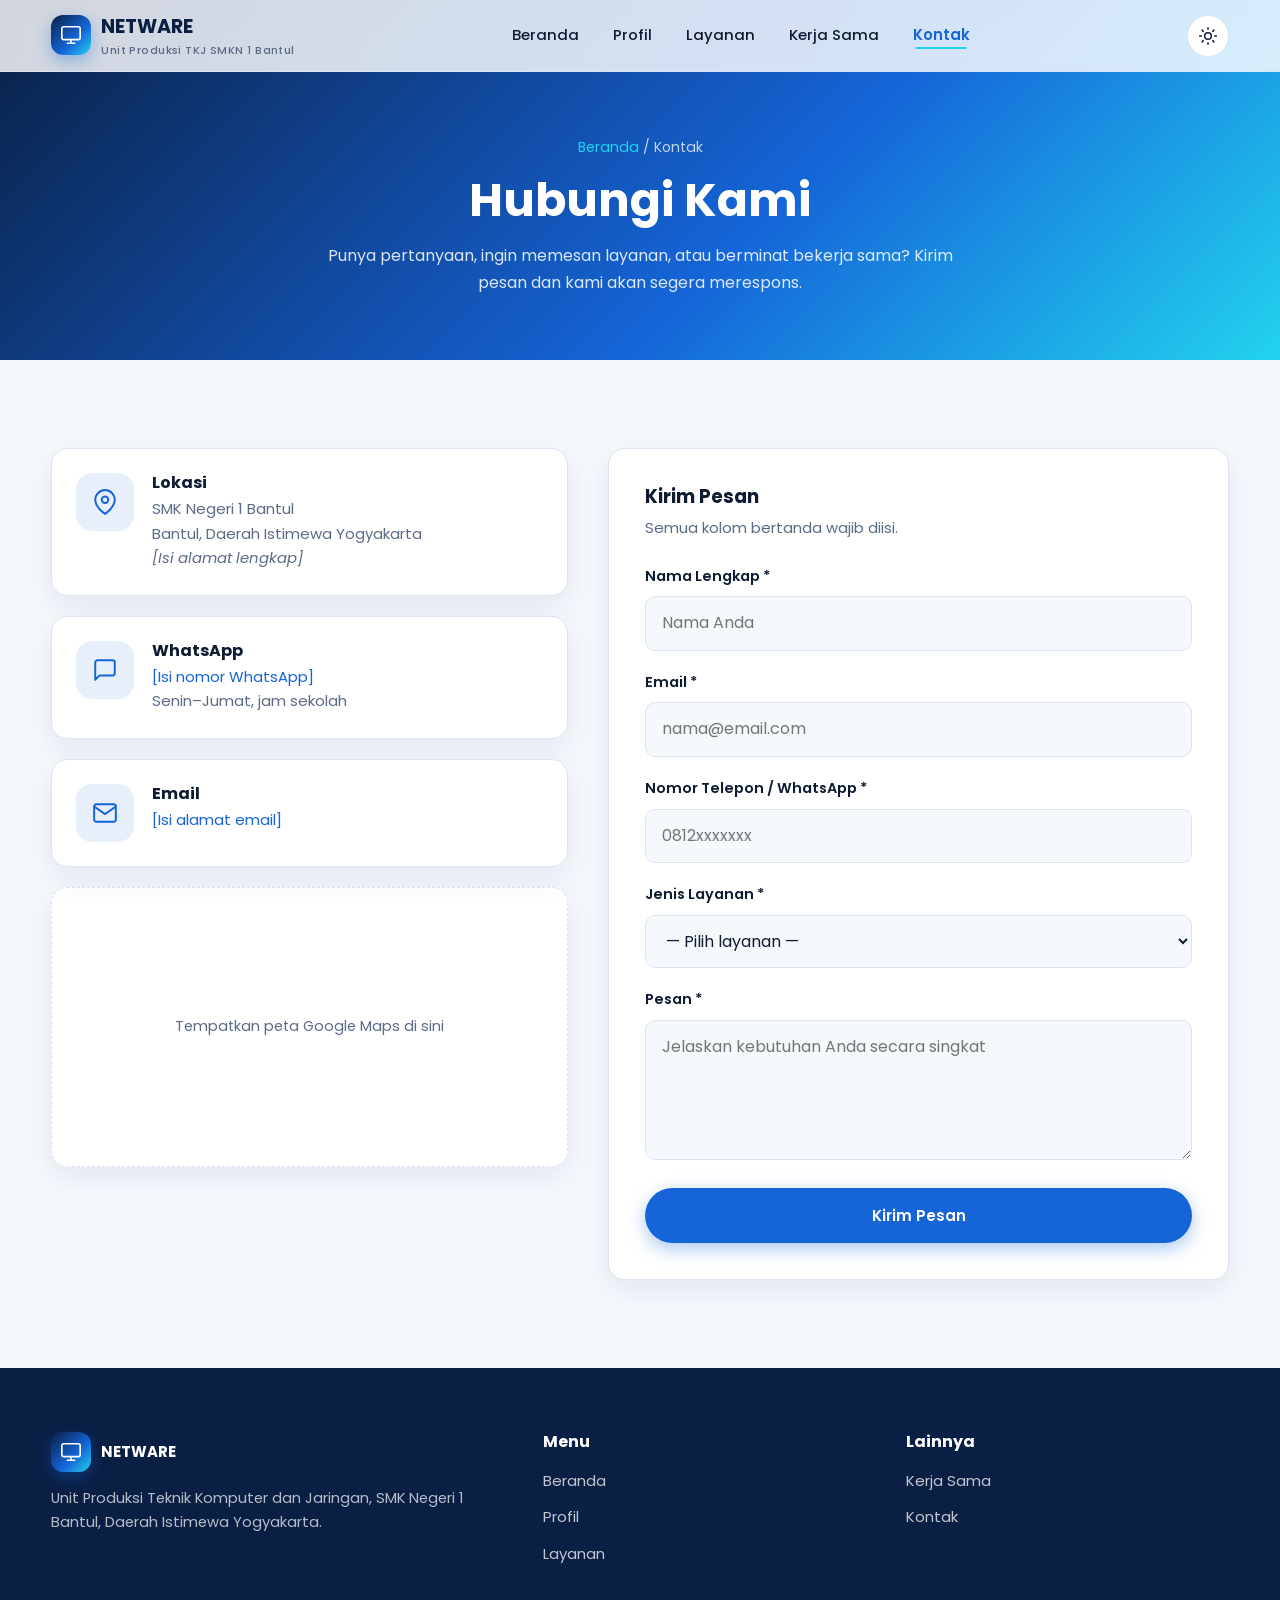
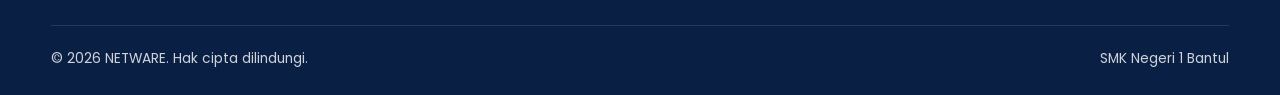
==== kontak.html @ 36465cb7 "Penjelasan singkat mengenai perubahan yang dibuat" ====
<!DOCTYPE html>
<html lang="id">
<head>
  <meta charset="UTF-8" />
  <meta name="viewport" content="width=device-width, initial-scale=1.0" />
  <meta name="description" content="Hubungi NETWARE: lokasi, WhatsApp, email, dan formulir pesan." />
  <title>Kontak | NETWARE</title>
  <link rel="preconnect" href="https://fonts.googleapis.com" />
  <link rel="preconnect" href="https://fonts.gstatic.com" crossorigin />
  <link href="https://fonts.googleapis.com/css2?family=Poppins:wght@400;500;600;700&display=swap" rel="stylesheet" />
  <link rel="stylesheet" href="css/style.css" />
  <script src="js/animasi.js" defer></script>
  <script src="js/main.js" defer></script>
</head>
<body>
  <div class="page-loader" aria-hidden="true"><div class="loader-ring"></div></div>
  <div class="scroll-progress" aria-hidden="true"></div>
  <a class="skip-link" href="#konten">Lewati ke konten</a>

  <header class="site-header">
    <div class="container nav-wrap">
      <a href="index.html" class="logo" aria-label="NETWARE beranda">
        <span class="logo-mark"><svg class="icon" viewBox="0 0 24 24" aria-hidden="true"><rect x="2" y="3" width="20" height="14" rx="2"/><path d="M8 21h8M12 17v4"/></svg></span>
        <span>NETWARE<small>Unit Produksi TKJ SMKN 1 Bantul</small></span>
      </a>
      <nav aria-label="Navigasi utama">
        <ul class="nav-menu" id="menu">
          <li><a href="index.html" class="nav-link">Beranda</a></li>
          <li><a href="profil.html" class="nav-link">Profil</a></li>
          <li><a href="layanan.html" class="nav-link">Layanan</a></li>
          <li><a href="kerjasama.html" class="nav-link">Kerja Sama</a></li>
          <li><a href="kontak.html" class="nav-link">Kontak</a></li>
        </ul>
      </nav>
      <div class="nav-actions">
        <button class="icon-btn theme-toggle" type="button" aria-label="Aktifkan mode gelap" aria-pressed="false">
          <svg class="icon icon-sun" viewBox="0 0 24 24" aria-hidden="true"><circle cx="12" cy="12" r="4"/><path d="M12 2v2M12 20v2M4.93 4.93l1.41 1.41M17.66 17.66l1.41 1.41M2 12h2M20 12h2M4.93 19.07l1.41-1.41M17.66 6.34l1.41-1.41"/></svg>
          <svg class="icon icon-moon" viewBox="0 0 24 24" aria-hidden="true"><path d="M21 12.79A9 9 0 1 1 11.21 3 7 7 0 0 0 21 12.79z"/></svg>
        </button>
        <button class="icon-btn menu-toggle" type="button" aria-label="Buka menu" aria-expanded="false" aria-controls="menu">
          <svg class="icon icon-menu" viewBox="0 0 24 24" aria-hidden="true"><path d="M3 12h18M3 6h18M3 18h18"/></svg>
          <svg class="icon icon-close hidden" viewBox="0 0 24 24" aria-hidden="true"><path d="M18 6L6 18M6 6l12 12"/></svg>
        </button>
      </div>
    </div>
  </header>

  <main id="konten">
    <section class="page-hero">
      <div class="container">
        <div class="breadcrumb"><a href="index.html">Beranda</a> / Kontak</div>
        <h1>Hubungi Kami</h1>
        <p>Punya pertanyaan, ingin memesan layanan, atau berminat bekerja sama? Kirim pesan dan kami akan segera merespons.</p>
      </div>
    </section>

    <section class="section">
      <div class="container contact-grid">

        <!-- Informasi kontak -->
        <div class="contact-info">
          <article class="card reveal">
            <div class="card-icon"><svg class="icon" viewBox="0 0 24 24" aria-hidden="true"><path d="M21 10c0 7-9 13-9 13s-9-6-9-13a9 9 0 0 1 18 0z"/><circle cx="12" cy="10" r="3"/></svg></div>
            <div>
              <h3>Lokasi</h3>
              <p>SMK Negeri 1 Bantul<br />Bantul, Daerah Istimewa Yogyakarta<br /><em>[Isi alamat lengkap]</em></p>
            </div>
          </article>

          <article class="card reveal reveal-delay-1">
            <div class="card-icon"><svg class="icon" viewBox="0 0 24 24" aria-hidden="true"><path d="M21 15a2 2 0 0 1-2 2H7l-4 4V5a2 2 0 0 1 2-2h14a2 2 0 0 1 2 2z"/></svg></div>
            <div>
              <h3>WhatsApp</h3>
              <p><a href="https://wa.me/6200000000000" target="_blank" rel="noopener">[Isi nomor WhatsApp]</a><br />Senin&ndash;Jumat, jam sekolah</p>
            </div>
          </article>

          <article class="card reveal reveal-delay-2">
            <div class="card-icon"><svg class="icon" viewBox="0 0 24 24" aria-hidden="true"><rect x="2" y="4" width="20" height="16" rx="2"/><path d="M22 6l-10 7L2 6"/></svg></div>
            <div>
              <h3>Email</h3>
              <p><a href="mailto:isi-email@domain.sch.id">[Isi alamat email]</a></p>
            </div>
          </article>

          <div class="map-frame reveal" role="img" aria-label="Placeholder peta lokasi" style="display:grid;place-items:center;background:var(--surface);border:1px dashed var(--border);color:var(--text-muted);font-size:0.9rem">
            Tempatkan peta Google Maps di sini
          </div>
        </div>

        <!-- Formulir -->
        <form class="form reveal reveal-delay-1" id="contact-form" novalidate>
          <h3 style="color:var(--text);margin-bottom:8px">Kirim Pesan</h3>
          <p style="margin-bottom:24px;font-size:0.93rem">Semua kolom bertanda wajib diisi.</p>

          <div class="form-group">
            <label for="nama">Nama Lengkap *</label>
            <input type="text" id="nama" name="nama" placeholder="Nama Anda" required />
            <div class="error-msg">Nama minimal 3 karakter.</div>
          </div>

          <div class="form-group">
            <label for="email">Email *</label>
            <input type="email" id="email" name="email" placeholder="nama@email.com" required />
            <div class="error-msg">Masukkan alamat email yang valid.</div>
          </div>

          <div class="form-group">
            <label for="telepon">Nomor Telepon / WhatsApp *</label>
            <input type="tel" id="telepon" name="telepon" placeholder="0812xxxxxxx" required />
            <div class="error-msg">Nomor telepon tidak valid.</div>
          </div>

          <div class="form-group">
            <label for="layanan">Jenis Layanan *</label>
            <select id="layanan" name="layanan" required>
              <option value="">— Pilih layanan —</option>
              <option value="cetak-dokumen">Cetak Dokumen Hitam Putih</option>
              <option value="cetak-warna">Cetak Warna</option>
              <option value="jilid">Jilid &amp; Laminating</option>
              <option value="servis-hp-layar">Ganti Layar HP</option>
              <option value="servis-hp-baterai">Ganti Baterai HP</option>
              <option value="servis-laptop-software">Install Ulang &amp; Optimasi</option>
              <option value="servis-laptop-hardware">Perbaikan Hardware Laptop</option>
              <option value="jaringan">Instalasi Jaringan</option>
              <option value="cctv">Pemasangan CCTV</option>
              <option value="pembuatan-web">Pembuatan Website</option>
              <option value="kerja-sama">Kerja Sama</option>
              <option value="lainnya">Lainnya</option>
            </select>
            <div class="error-msg">Pilih jenis layanan.</div>
          </div>

          <div class="form-group">
            <label for="pesan">Pesan *</label>
            <textarea id="pesan" name="pesan" placeholder="Jelaskan kebutuhan Anda secara singkat" required></textarea>
            <div class="error-msg">Pesan minimal 10 karakter.</div>
          </div>

          <button class="btn btn-primary btn-block" type="submit">
            <span class="btn-label">Kirim Pesan</span>
          </button>
        </form>
      </div>
    </section>
  </main>

  <footer class="site-footer">
    <div class="container">
      <div class="footer-grid">
        <div>
          <a href="index.html" class="logo"><span class="logo-mark"><svg class="icon" viewBox="0 0 24 24" aria-hidden="true"><rect x="2" y="3" width="20" height="14" rx="2"/><path d="M8 21h8M12 17v4"/></svg></span><span>NETWARE</span></a>
          <p>Unit Produksi Teknik Komputer dan Jaringan, SMK Negeri 1 Bantul, Daerah Istimewa Yogyakarta.</p>
        </div>
        <div>
          <h4>Menu</h4>
          <ul>
            <li><a href="index.html">Beranda</a></li>
            <li><a href="profil.html">Profil</a></li>
            <li><a href="layanan.html">Layanan</a></li>
          </ul>
        </div>
        <div>
          <h4>Lainnya</h4>
          <ul>
            <li><a href="kerjasama.html">Kerja Sama</a></li>
            <li><a href="kontak.html">Kontak</a></li>
          </ul>
        </div>
      </div>
      <div class="footer-bottom">
        <span>&copy; <span class="current-year">2026</span> NETWARE. Hak cipta dilindungi.</span>
        <span>SMK Negeri 1 Bantul</span>
      </div>
    </div>
  </footer>

  <button class="back-to-top" type="button" aria-label="Kembali ke atas">
    <svg class="icon" viewBox="0 0 24 24" aria-hidden="true"><path d="M12 19V5M5 12l7-7 7 7"/></svg>
  </button>
</body>
</html>
---- css/style.css ----
/* =========================================================
   NETWARE — Unit Produksi TKJ SMK Negeri 1 Bantul
   Stylesheet utama (ditulis manual, tanpa framework)
   ========================================================= */

/* ---------- 1. Variabel warna & tipografi ---------- */
:root {
  --navy: #0a1f44;
  --navy-2: #13306b;
  --blue: #1565d8;
  --blue-light: #3b9cff;
  --cyan: #22d3ee;
  --white: #ffffff;

  --bg: #f5f8fd;
  --surface: #ffffff;
  --text: #0f1b33;
  --text-muted: #5b6b86;
  --border: #dbe4f3;
  --shadow: 0 10px 30px rgba(10, 31, 68, 0.08);
  --shadow-hover: 0 18px 40px rgba(21, 101, 216, 0.18);
  --gradient: linear-gradient(135deg, var(--navy) 0%, var(--blue) 60%, var(--cyan) 100%);

  --radius: 16px;
  --radius-sm: 10px;
  --transition: 0.3s ease;
  --font: "Poppins", "Inter", system-ui, -apple-system, "Segoe UI", sans-serif;
  --header-h: 72px;
}

/* Mode gelap */
[data-theme="dark"] {
  --bg: #0b1424;
  --surface: #121d33;
  --text: #e6eefc;
  --text-muted: #9fb0cc;
  --border: #22314f;
  --shadow: 0 10px 30px rgba(0, 0, 0, 0.35);
  --shadow-hover: 0 18px 40px rgba(34, 211, 238, 0.15);
}

/* ---------- 2. Reset & dasar ---------- */
*,
*::before,
*::after { box-sizing: border-box; margin: 0; padding: 0; }

html { scroll-behavior: smooth; scroll-padding-top: calc(var(--header-h) + 16px); }

body {
  font-family: var(--font);
  background: var(--bg);
  color: var(--text);
  line-height: 1.65;
  transition: background var(--transition), color var(--transition);
  overflow-x: hidden;
}

img, svg { display: block; max-width: 100%; }
a { color: var(--blue); text-decoration: none; transition: color var(--transition); }
a:hover { color: var(--cyan); }
h1, h2, h3, h4 { line-height: 1.25; font-weight: 700; }
h1 { font-size: clamp(2rem, 4.5vw, 3.4rem); }
h2 { font-size: clamp(1.6rem, 3vw, 2.2rem); }
h3 { font-size: 1.15rem; }
p { color: var(--text-muted); }

.container { width: min(1180px, 92%); margin-inline: auto; }
.section { padding: 88px 0; }
.section-alt { background: var(--surface); }
.section-head { text-align: center; max-width: 680px; margin: 0 auto 48px; }
.section-head p { margin-top: 12px; }
.eyebrow {
  display: inline-block;
  font-size: 0.8rem;
  font-weight: 600;
  letter-spacing: 0.12em;
  text-transform: uppercase;
  color: var(--blue);
  margin-bottom: 10px;
}
.text-gradient {
  background: var(--gradient);
  -webkit-background-clip: text;
  background-clip: text;
  color: transparent;
}

.icon { width: 26px; height: 26px; stroke: currentColor; fill: none; stroke-width: 1.8; stroke-linecap: round; stroke-linejoin: round; flex-shrink: 0; }
.icon-lg { width: 36px; height: 36px; }

/* Skip link (aksesibilitas) */
.skip-link {
  position: absolute; left: -9999px; top: 8px;
  background: var(--blue); color: #fff; padding: 8px 14px; border-radius: 8px; z-index: 2000;
}
.skip-link:focus { left: 12px; }

:focus-visible { outline: 3px solid var(--cyan); outline-offset: 3px; border-radius: 6px; }

/* ---------- 3. Tombol ---------- */
.btn {
  position: relative;
  display: inline-flex; align-items: center; justify-content: center; gap: 8px;
  padding: 13px 26px;
  border: 2px solid transparent;
  border-radius: 999px;
  font: inherit; font-weight: 600; font-size: 0.95rem;
  cursor: pointer; overflow: hidden;
  transition: transform var(--transition), box-shadow var(--transition), background var(--transition), color var(--transition);
}
.btn:hover { transform: translateY(-3px); }
.btn:active { transform: translateY(-1px) scale(0.98); }
.btn .icon { width: 18px; height: 18px; }
.btn-primary { background: var(--blue); color: #fff; box-shadow: 0 6px 18px rgba(21, 101, 216, 0.35); }
.btn-primary:hover { background: var(--blue-light); color: #fff; box-shadow: 0 10px 26px rgba(59, 156, 255, 0.45); }
.btn-outline { border-color: var(--blue); color: var(--blue); background: transparent; }
.btn-outline:hover { background: var(--blue); color: #fff; }
.btn-light { background: #fff; color: var(--navy); }
.btn-light:hover { background: var(--cyan); color: var(--navy); }
.btn-ghost-light { border-color: rgba(255,255,255,0.7); color: #fff; }
.btn-ghost-light:hover { background: #fff; color: var(--navy); }
.btn-block { width: 100%; }
.btn .ripple {
  position: absolute; border-radius: 50%; background: rgba(255,255,255,0.45);
  transform: scale(0); animation: ripple 0.6s linear; pointer-events: none;
}
@keyframes ripple { to { transform: scale(4); opacity: 0; } }

/* ---------- 4. Header & navigasi ---------- */
.site-header {
  position: fixed; inset: 0 0 auto 0; height: var(--header-h); z-index: 1000;
  background: rgba(255, 255, 255, 0.82);
  backdrop-filter: blur(12px); -webkit-backdrop-filter: blur(12px);
  border-bottom: 1px solid var(--border);
  transition: background var(--transition), box-shadow var(--transition);
}
[data-theme="dark"] .site-header { background: rgba(11, 20, 36, 0.82); }
.site-header.scrolled { box-shadow: var(--shadow); }

.nav-wrap { height: 100%; display: flex; align-items: center; justify-content: space-between; gap: 16px; }

.logo { display: flex; align-items: center; gap: 10px; font-weight: 700; font-size: 1.2rem; color: var(--navy); }
[data-theme="dark"] .logo { color: #fff; }
.logo:hover { color: var(--blue); }
.logo-mark {
  width: 40px; height: 40px; border-radius: 12px; background: var(--gradient);
  display: grid; place-items: center; color: #fff; box-shadow: 0 6px 16px rgba(21,101,216,0.35);
}
.logo-mark .icon { width: 22px; height: 22px; }
.logo small { display: block; font-size: 0.68rem; font-weight: 500; color: var(--text-muted); letter-spacing: 0.04em; }

.nav-menu { display: flex; align-items: center; gap: 6px; list-style: none; }
.nav-link {
  position: relative; padding: 8px 14px; border-radius: 999px;
  font-weight: 500; font-size: 0.93rem; color: var(--text);
  transition: color var(--transition), background var(--transition);
}
.nav-link::after {
  content: ""; position: absolute; left: 50%; bottom: 4px; width: 0; height: 2px;
  background: var(--cyan); transform: translateX(-50%); transition: width var(--transition);
}
.nav-link:hover { color: var(--blue); background: rgba(21,101,216,0.06); }
.nav-link:hover::after, .nav-link.active::after { width: 60%; }
.nav-link.active { color: var(--blue); font-weight: 600; }

.nav-actions { display: flex; align-items: center; gap: 10px; }
.icon-btn {
  width: 42px; height: 42px; border-radius: 50%; border: 1px solid var(--border);
  background: var(--surface); color: var(--text); cursor: pointer;
  display: grid; place-items: center;
  transition: transform var(--transition), background var(--transition), color var(--transition);
}
.icon-btn:hover { transform: rotate(18deg); background: var(--blue); color: #fff; border-color: var(--blue); }
.icon-btn .icon { width: 20px; height: 20px; }
.theme-toggle .icon-moon { display: none; }
[data-theme="dark"] .theme-toggle .icon-sun { display: none; }
[data-theme="dark"] .theme-toggle .icon-moon { display: block; }

.menu-toggle { display: none; }

/* Progress bar membaca halaman */
.scroll-progress {
  position: fixed; top: 0; left: 0; height: 3px; width: 0%; z-index: 1100;
  background: var(--gradient);
}

/* ---------- 5. Hero ---------- */
.hero {
  position: relative; min-height: 100vh; display: flex; align-items: center;
  padding: calc(var(--header-h) + 40px) 0 80px;
  background: var(--gradient); color: #fff; overflow: hidden;
}
.hero::before, .hero::after {
  content: ""; position: absolute; border-radius: 50%; filter: blur(60px); opacity: 0.35; pointer-events: none;
}
.hero::before { width: 420px; height: 420px; background: var(--cyan); top: -120px; right: -80px; animation: float 9s ease-in-out infinite; }
.hero::after { width: 320px; height: 320px; background: var(--blue-light); bottom: -100px; left: -60px; animation: float 11s ease-in-out infinite reverse; }
@keyframes float { 50% { transform: translateY(-30px); } }

.hero-grid { position: relative; z-index: 1; display: grid; grid-template-columns: 1.15fr 1fr; gap: 56px; align-items: center; }
.hero h1 { color: #fff; margin-bottom: 18px; }
.hero p { color: rgba(255,255,255,0.85); font-size: 1.08rem; max-width: 560px; }
.hero .eyebrow { color: var(--cyan); }
.hero-actions { display: flex; flex-wrap: wrap; gap: 14px; margin-top: 32px; }

.hero-visual { position: relative; display: grid; place-items: center; }
.hero-card {
  width: min(420px, 100%); padding: 28px; border-radius: 24px;
  background: rgba(255,255,255,0.08); border: 1px solid rgba(255,255,255,0.2);
  backdrop-filter: blur(14px); -webkit-backdrop-filter: blur(14px);
  box-shadow: 0 30px 60px rgba(0,0,0,0.25);
  animation: rise 0.9s ease both;
}
.hero-card-item {
  display: flex; align-items: center; gap: 14px; padding: 14px 16px; margin-bottom: 12px;
  border-radius: var(--radius-sm); background: rgba(255,255,255,0.1); color: #fff;
  transition: transform var(--transition), background var(--transition);
}
.hero-card-item:last-child { margin-bottom: 0; }
.hero-card-item:hover { transform: translateX(6px); background: rgba(255,255,255,0.18); }
.hero-card-item strong { display: block; font-size: 0.98rem; }
.hero-card-item span { font-size: 0.82rem; color: rgba(255,255,255,0.75); }
.hero-card-item .icon { color: var(--cyan); }

@keyframes rise { from { opacity: 0; transform: translateY(30px); } to { opacity: 1; transform: none; } }

/* ---------- 6. Kartu ---------- */
.grid { display: grid; gap: 24px; }
.grid-3 { grid-template-columns: repeat(3, 1fr); }
.grid-2 { grid-template-columns: repeat(2, 1fr); }
.grid-4 { grid-template-columns: repeat(4, 1fr); }

.card {
  position: relative; background: var(--surface); border: 1px solid var(--border);
  border-radius: var(--radius); padding: 30px; box-shadow: var(--shadow);
  transition: transform var(--transition), box-shadow var(--transition), border-color var(--transition);
}
.card:hover { transform: translateY(-8px); box-shadow: var(--shadow-hover); border-color: var(--cyan); }
.card-icon {
  width: 58px; height: 58px; border-radius: 16px; margin-bottom: 20px;
  display: grid; place-items: center; background: rgba(21,101,216,0.1); color: var(--blue);
  transition: background var(--transition), color var(--transition), transform var(--transition);
}
.card:hover .card-icon { background: var(--gradient); color: #fff; transform: scale(1.08) rotate(-4deg); }
.card h3 { color: var(--text); margin-bottom: 10px; }
.card p { font-size: 0.95rem; }
.card-link { display: inline-flex; align-items: center; gap: 6px; margin-top: 16px; font-weight: 600; font-size: 0.92rem; }
.card-link .icon { width: 16px; height: 16px; transition: transform var(--transition); }
.card-link:hover .icon { transform: translateX(5px); }

.tag {
  display: inline-block; font-size: 0.75rem; font-weight: 600; padding: 4px 10px; border-radius: 999px;
  background: rgba(34,211,238,0.15); color: var(--blue); margin-bottom: 12px;
}

/* ---------- 7. Statistik ---------- */
.stats { background: var(--navy); color: #fff; padding: 64px 0; }
.stats .grid { text-align: center; }
.stat-number { font-size: clamp(2.2rem, 4vw, 3rem); font-weight: 700; color: var(--cyan); }
.stat-label { color: rgba(255,255,255,0.8); font-size: 0.95rem; }

/* ---------- 8. Timeline / sejarah ---------- */
.timeline { position: relative; max-width: 760px; margin: 0 auto; padding-left: 36px; }
.timeline::before {
  content: ""; position: absolute; left: 8px; top: 6px; bottom: 6px; width: 3px;
  background: var(--gradient); border-radius: 3px;
}
.timeline-item { position: relative; margin-bottom: 32px; }
.timeline-item::before {
  content: ""; position: absolute; left: -36px; top: 6px; width: 19px; height: 19px; border-radius: 50%;
  background: var(--surface); border: 4px solid var(--blue); box-shadow: 0 0 0 4px var(--bg);
  transition: transform var(--transition), background var(--transition);
}
.timeline-item:hover::before { transform: scale(1.3); background: var(--cyan); border-color: var(--cyan); }
.timeline-year { font-weight: 700; color: var(--blue); font-size: 0.9rem; }
.timeline-item h3 { margin: 4px 0 6px; color: var(--text); }

/* ---------- 9. Halaman sub-hero ---------- */
.page-hero {
  padding: calc(var(--header-h) + 64px) 0 64px; background: var(--gradient); color: #fff; text-align: center;
  position: relative; overflow: hidden;
}
.page-hero h1 { color: #fff; font-size: clamp(2rem, 4vw, 2.9rem); }
.page-hero p { color: rgba(255,255,255,0.85); max-width: 640px; margin: 14px auto 0; }
.breadcrumb { font-size: 0.88rem; color: rgba(255,255,255,0.75); margin-bottom: 12px; }
.breadcrumb a { color: var(--cyan); }

/* ---------- 10. Layanan: pencarian, filter, katalog ---------- */
.toolbar { display: flex; flex-wrap: wrap; gap: 16px; align-items: center; justify-content: space-between; margin-bottom: 36px; }
.search-box { position: relative; flex: 1 1 320px; max-width: 420px; }
.search-box input {
  width: 100%; padding: 14px 18px 14px 48px; border-radius: 999px;
  border: 1px solid var(--border); background: var(--surface); color: var(--text); font: inherit;
  transition: border-color var(--transition), box-shadow var(--transition);
}
.search-box input:focus { outline: none; border-color: var(--blue); box-shadow: 0 0 0 4px rgba(21,101,216,0.15); }
.search-box .icon { position: absolute; left: 16px; top: 50%; transform: translateY(-50%); color: var(--text-muted); width: 20px; height: 20px; }

.filters { display: flex; flex-wrap: wrap; gap: 10px; }
.filter-btn {
  padding: 10px 18px; border-radius: 999px; border: 1px solid var(--border);
  background: var(--surface); color: var(--text); font: inherit; font-size: 0.9rem; font-weight: 500; cursor: pointer;
  transition: all var(--transition);
}
.filter-btn:hover { border-color: var(--blue); color: var(--blue); transform: translateY(-2px); }
.filter-btn.active { background: var(--blue); border-color: var(--blue); color: #fff; box-shadow: 0 6px 16px rgba(21,101,216,0.3); }

.service-card { display: flex; flex-direction: column; cursor: pointer; }
.service-card .price { margin-top: auto; padding-top: 18px; font-weight: 700; color: var(--navy); display: flex; justify-content: space-between; align-items: center; }
[data-theme="dark"] .service-card .price { color: #fff; }
.service-card .price span { font-size: 0.8rem; font-weight: 500; color: var(--text-muted); }
.service-card .detail-hint { font-size: 0.82rem; color: var(--blue); margin-top: 10px; }

.empty-state { text-align: center; padding: 48px 20px; color: var(--text-muted); display: none; }
.empty-state.show { display: block; }

/* ---------- 11. Kerja sama: langkah ---------- */
.steps { counter-reset: step; }
.step {
  position: relative; padding: 30px 26px 26px; border-radius: var(--radius); background: var(--surface);
  border: 1px solid var(--border); box-shadow: var(--shadow); counter-increment: step;
  transition: transform var(--transition), box-shadow var(--transition);
}
.step:hover { transform: translateY(-6px); box-shadow: var(--shadow-hover); }
.step::before {
  content: counter(step, decimal-leading-zero); position: absolute; top: -18px; left: 22px;
  width: 44px; height: 44px; border-radius: 50%; display: grid; place-items: center;
  background: var(--gradient); color: #fff; font-weight: 700; box-shadow: 0 6px 14px rgba(21,101,216,0.35);
}
.step h3 { color: var(--text); margin: 10px 0 8px; }

.partner-card { border-left: 4px solid var(--cyan); }
.partner-card ul { list-style: none; margin-top: 14px; }
.partner-card li { position: relative; padding-left: 24px; margin-bottom: 8px; font-size: 0.95rem; color: var(--text-muted); }
.partner-card li::before { content: ""; position: absolute; left: 0; top: 9px; width: 10px; height: 10px; border-radius: 50%; background: var(--cyan); }

/* ---------- 12. Kontak & formulir ---------- */
.contact-grid { display: grid; grid-template-columns: 1fr 1.2fr; gap: 40px; align-items: start; }
.contact-info .card { margin-bottom: 20px; display: flex; gap: 18px; align-items: flex-start; padding: 24px; }
.contact-info .card:hover { transform: translateX(6px); }
.contact-info .card h3 { font-size: 1rem; margin-bottom: 4px; color: var(--text); }
.contact-info .card p { font-size: 0.93rem; }
.contact-info .card-icon { margin: 0; flex-shrink: 0; }

.form { background: var(--surface); border: 1px solid var(--border); border-radius: var(--radius); padding: 36px; box-shadow: var(--shadow); }
.form-group { margin-bottom: 20px; }
.form-group label { display: block; font-weight: 600; font-size: 0.9rem; margin-bottom: 8px; color: var(--text); }
.form-group input,
.form-group select,
.form-group textarea {
  width: 100%; padding: 13px 16px; font: inherit; color: var(--text);
  background: var(--bg); border: 1px solid var(--border); border-radius: var(--radius-sm);
  transition: border-color var(--transition), box-shadow var(--transition);
}
.form-group textarea { min-height: 140px; resize: vertical; }
.form-group input:focus,
.form-group select:focus,
.form-group textarea:focus { outline: none; border-color: var(--blue); box-shadow: 0 0 0 4px rgba(21,101,216,0.15); }
.form-group.invalid input,
.form-group.invalid select,
.form-group.invalid textarea { border-color: #ef4444; }
.error-msg { display: none; color: #ef4444; font-size: 0.82rem; margin-top: 6px; }
.form-group.invalid .error-msg { display: block; }

.map-frame { width: 100%; height: 280px; border: 0; border-radius: var(--radius); margin-top: 20px; box-shadow: var(--shadow); }

/* ---------- 13. Modal ---------- */
.modal {
  position: fixed; inset: 0; z-index: 1500; display: grid; place-items: center; padding: 20px;
  background: rgba(5, 12, 28, 0.6); backdrop-filter: blur(4px);
  opacity: 0; visibility: hidden; transition: opacity var(--transition), visibility var(--transition);
}
.modal.open { opacity: 1; visibility: visible; }
.modal-box {
  position: relative; width: min(560px, 100%); background: var(--surface); color: var(--text);
  border-radius: var(--radius); padding: 36px; box-shadow: 0 30px 60px rgba(0,0,0,0.3);
  transform: translateY(24px) scale(0.96); transition: transform 0.35s ease;
}
.modal.open .modal-box { transform: none; }
.modal-close { position: absolute; top: 14px; right: 14px; }
.modal h3 { font-size: 1.4rem; color: var(--text); margin: 8px 0 12px; }
.modal ul { list-style: none; margin: 18px 0; }
.modal li { padding: 8px 0; border-bottom: 1px dashed var(--border); color: var(--text-muted); font-size: 0.95rem; }
.modal li:last-child { border-bottom: 0; }
.modal .modal-price { font-size: 1.5rem; font-weight: 700; color: var(--blue); }

/* ---------- 14. Toast ---------- */
.toast-container { position: fixed; right: 20px; bottom: 20px; z-index: 1600; display: flex; flex-direction: column; gap: 10px; }
.toast {
  min-width: 260px; max-width: 360px; padding: 14px 18px; border-radius: var(--radius-sm);
  background: var(--navy); color: #fff; font-size: 0.92rem; box-shadow: 0 14px 30px rgba(0,0,0,0.25);
  border-left: 4px solid var(--cyan); animation: toast-in 0.35s ease both;
}
.toast.success { border-left-color: #22c55e; }
.toast.error { border-left-color: #ef4444; }
.toast.hide { animation: toast-out 0.35s ease both; }
@keyframes toast-in { from { opacity: 0; transform: translateX(40px); } }
@keyframes toast-out { to { opacity: 0; transform: translateX(40px); } }

/* ---------- 15. Tombol kembali ke atas ---------- */
.back-to-top {
  position: fixed; right: 20px; bottom: 20px; z-index: 900;
  width: 48px; height: 48px; border-radius: 50%; border: 0; cursor: pointer;
  background: var(--gradient); color: #fff; display: grid; place-items: center;
  box-shadow: 0 10px 24px rgba(21,101,216,0.4);
  opacity: 0; visibility: hidden; transform: translateY(20px);
  transition: opacity var(--transition), transform var(--transition), visibility var(--transition);
}
.back-to-top.show { opacity: 1; visibility: visible; transform: none; }
.back-to-top:hover { transform: translateY(-4px); }

/* ---------- 16. Footer ---------- */
.site-footer { background: var(--navy); color: rgba(255,255,255,0.8); padding: 64px 0 24px; }
.footer-grid { display: grid; grid-template-columns: 1.4fr 1fr 1fr; gap: 40px; }
.site-footer h4 { color: #fff; margin-bottom: 16px; font-size: 1rem; }
.site-footer p { color: rgba(255,255,255,0.7); font-size: 0.92rem; margin-top: 14px; }
.site-footer ul { list-style: none; }
.site-footer li { margin-bottom: 10px; }
.site-footer a { color: rgba(255,255,255,0.75); font-size: 0.93rem; }
.site-footer a:hover { color: var(--cyan); padding-left: 4px; }
.footer-bottom {
  margin-top: 48px; padding-top: 22px; border-top: 1px solid rgba(255,255,255,0.12);
  display: flex; flex-wrap: wrap; justify-content: space-between; gap: 10px; font-size: 0.86rem;
}
.site-footer .logo { color: #fff; }
.site-footer .logo small { color: rgba(255,255,255,0.6); }

/* ---------- 17. Animasi saat digulir ---------- */
.reveal { opacity: 0; transform: translateY(32px); transition: opacity 0.7s ease, transform 0.7s ease; }
.reveal.visible { opacity: 1; transform: none; }
.reveal-delay-1 { transition-delay: 0.1s; }
.reveal-delay-2 { transition-delay: 0.2s; }
.reveal-delay-3 { transition-delay: 0.3s; }

/* Loader halaman */
.page-loader {
  position: fixed; inset: 0; z-index: 2000; background: var(--bg);
  display: grid; place-items: center; transition: opacity 0.5s ease, visibility 0.5s ease;
}
.page-loader.done { opacity: 0; visibility: hidden; }
.loader-ring {
  width: 56px; height: 56px; border-radius: 50%;
  border: 4px solid var(--border); border-top-color: var(--blue); animation: spin 0.9s linear infinite;
}
@keyframes spin { to { transform: rotate(360deg); } }

/* Kelas bantu */
.hidden { display: none !important; }
.text-center { text-align: center; }
.mt-32 { margin-top: 32px; }
.cta-band {
  background: var(--gradient); color: #fff; border-radius: 24px; padding: 56px 40px; text-align: center;
  box-shadow: var(--shadow-hover);
}
.cta-band h2 { color: #fff; margin-bottom: 12px; }
.cta-band p { color: rgba(255,255,255,0.85); max-width: 600px; margin: 0 auto 28px; }
.cta-band .hero-actions { justify-content: center; margin-top: 0; }

/* ---------- 18. Responsif ---------- */
@media (max-width: 1024px) {
  .grid-4 { grid-template-columns: repeat(2, 1fr); }
  .hero-grid { grid-template-columns: 1fr; text-align: center; }
  .hero p { margin-inline: auto; }
  .hero-actions { justify-content: center; }
  .hero-visual { order: 2; }
  .footer-grid { grid-template-columns: 1fr 1fr; }
}

@media (max-width: 860px) {
  .menu-toggle { display: grid; }
  .nav-menu {
    position: fixed; top: var(--header-h); left: 0; right: 0;
    flex-direction: column; align-items: stretch; gap: 4px;
    background: var(--surface); padding: 16px 4% 24px; border-bottom: 1px solid var(--border);
    box-shadow: var(--shadow);
    transform: translateY(-120%); opacity: 0; visibility: hidden;
    transition: transform var(--transition), opacity var(--transition), visibility var(--transition);
  }
  .nav-menu.open { transform: none; opacity: 1; visibility: visible; }
  .nav-link { padding: 12px 16px; }
  .grid-3, .grid-2 { grid-template-columns: 1fr; }
  .contact-grid { grid-template-columns: 1fr; }
  .section { padding: 64px 0; }
  .btn-desktop-only { display: none; }
}

@media (max-width: 560px) {
  .grid-4 { grid-template-columns: 1fr; }
  .footer-grid { grid-template-columns: 1fr; }
  .form { padding: 24px; }
  .hero-card { padding: 20px; }
  .card { padding: 24px; }
  .logo small { display: none; }
  .timeline { padding-left: 28px; }
  .timeline-item::before { left: -28px; }
  .timeline::before { left: 6px; }
}

/* ---------- 19. Mode gerak dikurangi ---------- */
@media (prefers-reduced-motion: reduce) {
  *, *::before, *::after {
    animation-duration: 0.01ms !important;
    animation-iteration-count: 1 !important;
    transition-duration: 0.01ms !important;
    scroll-behavior: auto !important;
  }
}
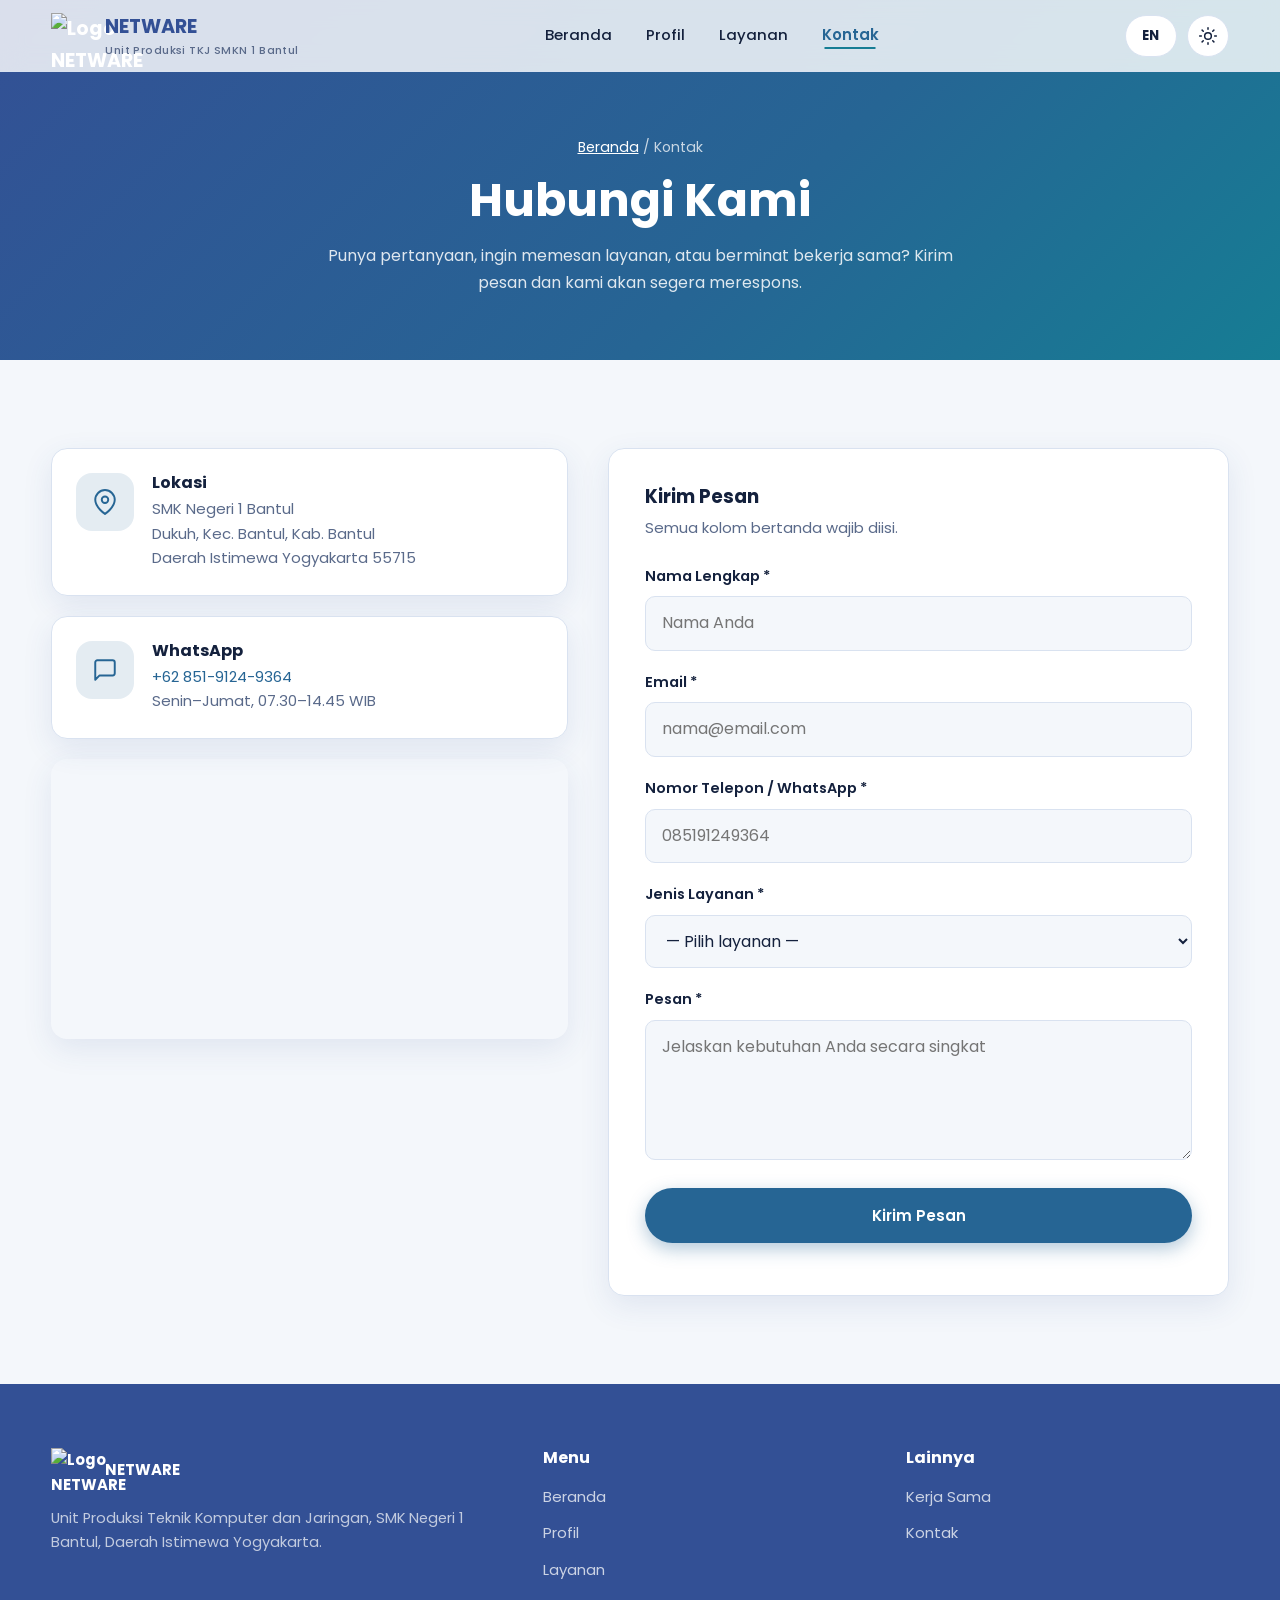
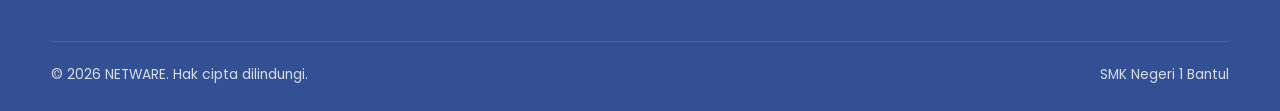
==== commit 86e5e15e: "update form kontak dan template email" ====
--- a/kontak.html
+++ b/kontak.html
@@ -5,31 +5,36 @@
   <meta name="viewport" content="width=device-width, initial-scale=1.0" />
   <meta name="description" content="Hubungi NETWARE: lokasi, WhatsApp, email, dan formulir pesan." />
   <title>Kontak | NETWARE</title>
+  <link rel="icon" type="image/png" href="https://i.ibb.co.com/7dhTxXJW/netware.png" />
   <link rel="preconnect" href="https://fonts.googleapis.com" />
   <link rel="preconnect" href="https://fonts.gstatic.com" crossorigin />
   <link href="https://fonts.googleapis.com/css2?family=Poppins:wght@400;500;600;700&display=swap" rel="stylesheet" />
   <link rel="stylesheet" href="css/style.css" />
   <script src="js/animasi.js" defer></script>
   <script src="js/main.js" defer></script>
+  <script src="js/i18n.js" defer></script>
+  <script src="https://cdn.jsdelivr.net/npm/@supabase/supabase-js@2.45.4/dist/umd/supabase.min.js"></script>
+  <script src="js/kontak.js" defer></script>
 </head>
 <body>
   <div class="page-loader" aria-hidden="true"><div class="loader-ring"></div></div>
   <div class="scroll-progress" aria-hidden="true"></div>
-  <a class="skip-link" href="#konten">Lewati ke konten</a>
+  <a class="skip-link" href="#konten" data-i18n="common.skip">Lewati ke konten</a>
 
   <header class="site-header">
     <div class="container nav-wrap">
       <a href="index.html" class="logo" aria-label="NETWARE beranda">
-        <span class="logo-mark"><svg class="icon" viewBox="0 0 24 24" aria-hidden="true"><rect x="2" y="3" width="20" height="14" rx="2"/><path d="M8 21h8M12 17v4"/></svg></span>
-        <span>NETWARE<small>Unit Produksi TKJ SMKN 1 Bantul</small></span>
+        <span class="logo-mark">
+          <img src="https://i.ibb.co.com/7dhTxXJW/netware.png" alt="Logo NETWARE" style="width:100%;height:100%;object-fit:contain" />
+        </span>
+        <span>NETWARE<small data-i18n="brand.sub">Unit Produksi TKJ SMKN 1 Bantul</small></span>
       </a>
       <nav aria-label="Navigasi utama">
         <ul class="nav-menu" id="menu">
-          <li><a href="index.html" class="nav-link">Beranda</a></li>
-          <li><a href="profil.html" class="nav-link">Profil</a></li>
-          <li><a href="layanan.html" class="nav-link">Layanan</a></li>
-          <li><a href="kerjasama.html" class="nav-link">Kerja Sama</a></li>
-          <li><a href="kontak.html" class="nav-link">Kontak</a></li>
+          <li><a href="index.html" class="nav-link" data-i18n="nav.home">Beranda</a></li>
+          <li><a href="profil.html" class="nav-link" data-i18n="nav.profile">Profil</a></li>
+          <li><a href="layanan.html" class="nav-link" data-i18n="nav.services">Layanan</a></li>
+          <li><a href="kontak.html" class="nav-link" data-i18n="nav.contact">Kontak</a></li>
         </ul>
       </nav>
       <div class="nav-actions">
@@ -48,22 +53,21 @@
   <main id="konten">
     <section class="page-hero">
       <div class="container">
-        <div class="breadcrumb"><a href="index.html">Beranda</a> / Kontak</div>
-        <h1>Hubungi Kami</h1>
-        <p>Punya pertanyaan, ingin memesan layanan, atau berminat bekerja sama? Kirim pesan dan kami akan segera merespons.</p>
+        <div class="breadcrumb"><a href="index.html" data-i18n="nav.home">Beranda</a> / <span data-i18n="nav.contact">Kontak</span></div>
+        <h1 data-i18n="ct.hero.title">Hubungi Kami</h1>
+        <p data-i18n="ct.hero.desc">Punya pertanyaan, ingin memesan layanan, atau berminat bekerja sama? Kirim pesan dan kami akan segera merespons.</p>
       </div>
     </section>
 
     <section class="section">
       <div class="container contact-grid">
 
-        <!-- Informasi kontak -->
         <div class="contact-info">
           <article class="card reveal">
             <div class="card-icon"><svg class="icon" viewBox="0 0 24 24" aria-hidden="true"><path d="M21 10c0 7-9 13-9 13s-9-6-9-13a9 9 0 0 1 18 0z"/><circle cx="12" cy="10" r="3"/></svg></div>
             <div>
-              <h3>Lokasi</h3>
-              <p>SMK Negeri 1 Bantul<br />Bantul, Daerah Istimewa Yogyakarta<br /><em>[Isi alamat lengkap]</em></p>
+              <h3 data-i18n="ct.loc.title">Lokasi</h3>
+              <p>SMK Negeri 1 Bantul<br />Dukuh, Kec. Bantul, Kab. Bantul<br /><span data-i18n="ct.loc.region">Daerah Istimewa Yogyakarta 55715</span></p>
             </div>
           </article>
 
@@ -71,75 +75,92 @@
             <div class="card-icon"><svg class="icon" viewBox="0 0 24 24" aria-hidden="true"><path d="M21 15a2 2 0 0 1-2 2H7l-4 4V5a2 2 0 0 1 2-2h14a2 2 0 0 1 2 2z"/></svg></div>
             <div>
               <h3>WhatsApp</h3>
-              <p><a href="https://wa.me/6200000000000" target="_blank" rel="noopener">[Isi nomor WhatsApp]</a><br />Senin&ndash;Jumat, jam sekolah</p>
+              <p><a href="https://wa.me/6285191249364" target="_blank" rel="noopener">+62 851-9124-9364</a><br /><span data-i18n="ct.wa.hours">Senin&ndash;Jumat, 07.30&ndash;14.45 WIB</span></p>
             </div>
           </article>
 
-          <article class="card reveal reveal-delay-2">
-            <div class="card-icon"><svg class="icon" viewBox="0 0 24 24" aria-hidden="true"><rect x="2" y="4" width="20" height="16" rx="2"/><path d="M22 6l-10 7L2 6"/></svg></div>
-            <div>
-              <h3>Email</h3>
-              <p><a href="mailto:isi-email@domain.sch.id">[Isi alamat email]</a></p>
-            </div>
-          </article>
-
-          <div class="map-frame reveal" role="img" aria-label="Placeholder peta lokasi" style="display:grid;place-items:center;background:var(--surface);border:1px dashed var(--border);color:var(--text-muted);font-size:0.9rem">
-            Tempatkan peta Google Maps di sini
-          </div>
-        </div>
-
-        <!-- Formulir -->
+          <div class="map-frame reveal">
+            <iframe src="https://www.google.com/maps/embed?pb=!1m14!1m12!1m3!1d725.4521031247749!2d110.35531804208094!3d-7.889729752738186!2m3!1f0!2f0!3f0!3m2!1i1024!2i768!4f13.1!5e1!3m2!1sid!2sid!4v1793808467351!5m2!1sid!2sid"
+              width="100%" height="100%" style="border:0;" allowfullscreen="" loading="lazy"
+              referrerpolicy="strict-origin-when-cross-origin" data-i18n-title="ct.map.title" title="Peta lokasi SMK Negeri 1 Bantul"></iframe>
+          </div>
+        </div>
+
         <form class="form reveal reveal-delay-1" id="contact-form" novalidate>
-          <h3 style="color:var(--text);margin-bottom:8px">Kirim Pesan</h3>
-          <p style="margin-bottom:24px;font-size:0.93rem">Semua kolom bertanda wajib diisi.</p>
-
-          <div class="form-group">
-            <label for="nama">Nama Lengkap *</label>
-            <input type="text" id="nama" name="nama" placeholder="Nama Anda" required />
-            <div class="error-msg">Nama minimal 3 karakter.</div>
-          </div>
-
-          <div class="form-group">
-            <label for="email">Email *</label>
-            <input type="email" id="email" name="email" placeholder="nama@email.com" required />
-            <div class="error-msg">Masukkan alamat email yang valid.</div>
-          </div>
-
-          <div class="form-group">
-            <label for="telepon">Nomor Telepon / WhatsApp *</label>
-            <input type="tel" id="telepon" name="telepon" placeholder="0812xxxxxxx" required />
-            <div class="error-msg">Nomor telepon tidak valid.</div>
-          </div>
-
-          <div class="form-group">
-            <label for="layanan">Jenis Layanan *</label>
+          <h3 style="color:var(--text);margin-bottom:8px" data-i18n="ct.form.title">Kirim Pesan</h3>
+          <p style="margin-bottom:24px;font-size:0.93rem" data-i18n="ct.form.note">Semua kolom bertanda wajib diisi.</p>
+
+          <div class="form-group">
+            <label for="nama" data-i18n="ct.f.name">Nama Lengkap *</label>
+            <input type="text" id="nama" name="nama" placeholder="Nama Anda" data-i18n-placeholder="ct.f.name.ph" required />
+            <div class="error-msg" data-i18n="ct.f.name.err">Nama minimal 3 karakter.</div>
+          </div>
+
+          <div class="form-group">
+            <label for="email" data-i18n="ct.f.email">Email *</label>
+            <input type="email" id="email" name="email" placeholder="nama@email.com" data-i18n-placeholder="ct.f.email.ph" required />
+            <div class="error-msg" data-i18n="ct.f.email.err">Masukkan alamat email yang valid.</div>
+          </div>
+
+          <div class="form-group">
+            <label for="telepon" data-i18n="ct.f.phone">Nomor Telepon / WhatsApp *</label>
+            <input type="tel" id="telepon" name="telepon" placeholder="085191249364" required />
+            <div class="error-msg" data-i18n="ct.f.phone.err">Nomor telepon tidak valid.</div>
+          </div>
+
+          <div class="form-group">
+            <label for="layanan" data-i18n="ct.f.service">Jenis Layanan *</label>
             <select id="layanan" name="layanan" required>
-              <option value="">— Pilih layanan —</option>
-              <option value="cetak-dokumen">Cetak Dokumen Hitam Putih</option>
-              <option value="cetak-warna">Cetak Warna</option>
-              <option value="jilid">Jilid &amp; Laminating</option>
-              <option value="servis-hp-layar">Ganti Layar HP</option>
-              <option value="servis-hp-baterai">Ganti Baterai HP</option>
-              <option value="servis-laptop-software">Install Ulang &amp; Optimasi</option>
-              <option value="servis-laptop-hardware">Perbaikan Hardware Laptop</option>
-              <option value="jaringan">Instalasi Jaringan</option>
-              <option value="cctv">Pemasangan CCTV</option>
-              <option value="pembuatan-web">Pembuatan Website</option>
-              <option value="kerja-sama">Kerja Sama</option>
-              <option value="lainnya">Lainnya</option>
+              <option value="" data-i18n="ct.f.service.pick">— Pilih layanan —</option>
+
+              <optgroup label="Percetakan" data-i18n-label="ct.g.print">
+                <option value="Cetak Dokumen Hitam Putih">Cetak Dokumen Hitam Putih</option>
+                <option value="Cetak Warna">Cetak Warna</option>
+                <option value="Jilid & Laminating">Jilid &amp; Laminating</option>
+              </optgroup>
+
+              <optgroup label="Servis HP" data-i18n-label="ct.g.hp">
+                <option value="Ganti LCD Iphone">Ganti LCD Iphone</option>
+                <option value="Ganti LCD Android">Ganti LCD Android</option>
+                <option value="Ganti Konnektor Board Charger Android">Ganti Konnektor board Charger Android</option>
+                <option value="Ganti Baterai HP">Ganti Baterai HP</option>
+                <option value="Jasa Flashing & Unlock HP">Jasa Flashing &amp; Unlock HP</option>
+              </optgroup>
+
+              <optgroup label="Servis Laptop" data-i18n-label="ct.g.laptop">
+                <option value="Install Ulang & Optimasi">Install Ulang &amp; Optimasi</option>
+                <option value="Perbaikan Hardware Laptop">Perbaikan Hardware Laptop</option>
+                <option value="Pembersihan dan Re-Pasta Laptop">Pembersihan dan Re-Pasta Laptop</option>
+                <option value="Pemasangan Keyboard Laptop">Jasa Pemasangan Keyboard Laptop/optimalisasi Keyboard</option>
+                <option value="Upgrade HDD/SSD Laptop">Jasa Upgrade HDD/SSD Laptop</option>
+                <option value="Pemasangan RAM Laptop">Jasa Pemasangan RAM Laptop/optimalisasi RAM</option>
+                <option value="Pemasangan LCD Laptop">Pemasangan LCD Laptop/optimalisasi LCD</option>
+              </optgroup>
+
+              <optgroup label="Lainnya" data-i18n-label="ct.g.other">
+                <option value="Konsultasi Kebutuhan IT">Konsultasi Kebutuhan IT</option>
+              </optgroup>
             </select>
-            <div class="error-msg">Pilih jenis layanan.</div>
-          </div>
-
-          <div class="form-group">
-            <label for="pesan">Pesan *</label>
-            <textarea id="pesan" name="pesan" placeholder="Jelaskan kebutuhan Anda secara singkat" required></textarea>
-            <div class="error-msg">Pesan minimal 10 karakter.</div>
-          </div>
-
-          <button class="btn btn-primary btn-block" type="submit">
-            <span class="btn-label">Kirim Pesan</span>
+            <div class="error-msg" data-i18n="ct.f.service.err">Pilih jenis layanan.</div>
+          </div>
+
+          <div class="form-group">
+            <label for="pesan" data-i18n="ct.f.msg">Pesan *</label>
+            <textarea id="pesan" name="pesan" placeholder="Jelaskan kebutuhan Anda secara singkat" data-i18n-placeholder="ct.f.msg.ph" required></textarea>
+            <div class="error-msg" data-i18n="ct.f.msg.err">Pesan minimal 10 karakter.</div>
+          </div>
+
+          <div class="form-group" id="grup-file" hidden>
+            <label for="file"><span data-i18n="ct.f.file">Upload Dokumen / Foto</span> <small data-i18n="ct.f.file.hint">(PDF, DOC, DOCX, JPG, PNG, maks 5 MB)</small></label>
+            <input type="file" id="file" name="file" accept=".pdf,.doc,.docx,.jpg,.jpeg,.png" />
+            <div class="error-msg" data-i18n="ct.f.file.err">File tidak valid atau lebih dari 5 MB.</div>
+          </div>
+
+          <button class="btn btn-primary btn-block" type="submit" id="submit-btn">
+            <span class="btn-label" data-i18n="cta.send">Kirim Pesan</span>
           </button>
+
+          <p id="form-status" role="status" aria-live="polite" style="margin-top:16px;font-size:0.93rem"></p>
         </form>
       </div>
     </section>
@@ -149,33 +170,38 @@
     <div class="container">
       <div class="footer-grid">
         <div>
-          <a href="index.html" class="logo"><span class="logo-mark"><svg class="icon" viewBox="0 0 24 24" aria-hidden="true"><rect x="2" y="3" width="20" height="14" rx="2"/><path d="M8 21h8M12 17v4"/></svg></span><span>NETWARE</span></a>
-          <p>Unit Produksi Teknik Komputer dan Jaringan, SMK Negeri 1 Bantul, Daerah Istimewa Yogyakarta.</p>
+          <a href="index.html" class="logo">
+            <span class="logo-mark">
+              <img src="https://i.ibb.co.com/7dhTxXJW/netware.png" alt="Logo NETWARE" style="width:100%;height:100%;object-fit:contain" />
+            </span>
+            <span>NETWARE</span>
+          </a>
+          <p data-i18n="footer.desc">Unit Produksi Teknik Komputer dan Jaringan, SMK Negeri 1 Bantul, Daerah Istimewa Yogyakarta.</p>
         </div>
         <div>
-          <h4>Menu</h4>
+          <h4 data-i18n="footer.menu">Menu</h4>
           <ul>
-            <li><a href="index.html">Beranda</a></li>
-            <li><a href="profil.html">Profil</a></li>
-            <li><a href="layanan.html">Layanan</a></li>
+            <li><a href="index.html" data-i18n="nav.home">Beranda</a></li>
+            <li><a href="profil.html" data-i18n="nav.profile">Profil</a></li>
+            <li><a href="layanan.html" data-i18n="nav.services">Layanan</a></li>
           </ul>
         </div>
         <div>
-          <h4>Lainnya</h4>
+          <h4 data-i18n="footer.other">Lainnya</h4>
           <ul>
-            <li><a href="kerjasama.html">Kerja Sama</a></li>
-            <li><a href="kontak.html">Kontak</a></li>
+            <li><a href="kerjasama.html" data-i18n="nav.partner">Kerja Sama</a></li>
+            <li><a href="kontak.html" data-i18n="nav.contact">Kontak</a></li>
           </ul>
         </div>
       </div>
       <div class="footer-bottom">
-        <span>&copy; <span class="current-year">2026</span> NETWARE. Hak cipta dilindungi.</span>
+        <span>&copy; <span class="current-year">2026</span> NETWARE. <span data-i18n="footer.rights">Hak cipta dilindungi.</span></span>
         <span>SMK Negeri 1 Bantul</span>
       </div>
     </div>
   </footer>
 
-  <button class="back-to-top" type="button" aria-label="Kembali ke atas">
+  <button class="back-to-top" type="button" data-i18n-aria="common.toTop" aria-label="Kembali ke atas">
     <svg class="icon" viewBox="0 0 24 24" aria-hidden="true"><path d="M12 19V5M5 12l7-7 7 7"/></svg>
   </button>
 </body>
--- a/css/style.css
+++ b/css/style.css
@@ -1,25 +1,26 @@
 /* =========================================================
    NETWARE — Unit Produksi TKJ SMK Negeri 1 Bantul
    Stylesheet utama (ditulis manual, tanpa framework)
+   Palet: #167D94 · #266594 · #335095
    ========================================================= */
 
 /* ---------- 1. Variabel warna & tipografi ---------- */
 :root {
-  --navy: #0a1f44;
-  --navy-2: #13306b;
-  --blue: #1565d8;
-  --blue-light: #3b9cff;
-  --cyan: #22d3ee;
+  --navy: #335095;
+  --navy-2: #266594;
+  --blue: #266594;
+  --blue-light: #167D94;
+  --cyan: #167D94;
   --white: #ffffff;
 
-  --bg: #f5f8fd;
+  --bg: #f4f7fb;
   --surface: #ffffff;
-  --text: #0f1b33;
-  --text-muted: #5b6b86;
-  --border: #dbe4f3;
-  --shadow: 0 10px 30px rgba(10, 31, 68, 0.08);
-  --shadow-hover: 0 18px 40px rgba(21, 101, 216, 0.18);
-  --gradient: linear-gradient(135deg, var(--navy) 0%, var(--blue) 60%, var(--cyan) 100%);
+  --text: #14213d;
+  --text-muted: #5a6a8a;
+  --border: #d9e2f0;
+  --shadow: 0 10px 30px rgba(51, 80, 149, 0.10);
+  --shadow-hover: 0 18px 40px rgba(38, 101, 148, 0.20);
+  --gradient: linear-gradient(135deg, #335095 0%, #266594 60%, #167D94 100%);
 
   --radius: 16px;
   --radius-sm: 10px;
@@ -30,13 +31,13 @@
 
 /* Mode gelap */
 [data-theme="dark"] {
-  --bg: #0b1424;
-  --surface: #121d33;
-  --text: #e6eefc;
-  --text-muted: #9fb0cc;
-  --border: #22314f;
+  --bg: #121c33;
+  --surface: #1a2844;
+  --text: #e8eef9;
+  --text-muted: #a3b1cc;
+  --border: #2c3e66;
   --shadow: 0 10px 30px rgba(0, 0, 0, 0.35);
-  --shadow-hover: 0 18px 40px rgba(34, 211, 238, 0.15);
+  --shadow-hover: 0 18px 40px rgba(22, 125, 148, 0.25);
 }
 
 /* ---------- 2. Reset & dasar ---------- */
@@ -111,12 +112,12 @@
 .btn:hover { transform: translateY(-3px); }
 .btn:active { transform: translateY(-1px) scale(0.98); }
 .btn .icon { width: 18px; height: 18px; }
-.btn-primary { background: var(--blue); color: #fff; box-shadow: 0 6px 18px rgba(21, 101, 216, 0.35); }
-.btn-primary:hover { background: var(--blue-light); color: #fff; box-shadow: 0 10px 26px rgba(59, 156, 255, 0.45); }
+.btn-primary { background: var(--blue); color: #fff; box-shadow: 0 6px 18px rgba(38, 101, 148, 0.35); }
+.btn-primary:hover { background: var(--blue-light); color: #fff; box-shadow: 0 10px 26px rgba(22, 125, 148, 0.45); }
 .btn-outline { border-color: var(--blue); color: var(--blue); background: transparent; }
 .btn-outline:hover { background: var(--blue); color: #fff; }
 .btn-light { background: #fff; color: var(--navy); }
-.btn-light:hover { background: var(--cyan); color: var(--navy); }
+.btn-light:hover { background: var(--cyan); color: #fff; }
 .btn-ghost-light { border-color: rgba(255,255,255,0.7); color: #fff; }
 .btn-ghost-light:hover { background: #fff; color: var(--navy); }
 .btn-block { width: 100%; }
@@ -134,7 +135,7 @@
   border-bottom: 1px solid var(--border);
   transition: background var(--transition), box-shadow var(--transition);
 }
-[data-theme="dark"] .site-header { background: rgba(11, 20, 36, 0.82); }
+[data-theme="dark"] .site-header { background: rgba(18, 28, 51, 0.82); }
 .site-header.scrolled { box-shadow: var(--shadow); }
 
 .nav-wrap { height: 100%; display: flex; align-items: center; justify-content: space-between; gap: 16px; }
@@ -144,7 +145,7 @@
 .logo:hover { color: var(--blue); }
 .logo-mark {
   width: 40px; height: 40px; border-radius: 12px; background: var(--gradient);
-  display: grid; place-items: center; color: #fff; box-shadow: 0 6px 16px rgba(21,101,216,0.35);
+  display: grid; place-items: center; color: #fff; box-shadow: 0 6px 16px rgba(38, 101, 148, 0.35);
 }
 .logo-mark .icon { width: 22px; height: 22px; }
 .logo small { display: block; font-size: 0.68rem; font-weight: 500; color: var(--text-muted); letter-spacing: 0.04em; }
@@ -159,7 +160,7 @@
   content: ""; position: absolute; left: 50%; bottom: 4px; width: 0; height: 2px;
   background: var(--cyan); transform: translateX(-50%); transition: width var(--transition);
 }
-.nav-link:hover { color: var(--blue); background: rgba(21,101,216,0.06); }
+.nav-link:hover { color: var(--blue); background: rgba(38, 101, 148, 0.08); }
 .nav-link:hover::after, .nav-link.active::after { width: 60%; }
 .nav-link.active { color: var(--blue); font-weight: 600; }
 
@@ -186,26 +187,43 @@
 
 /* ---------- 5. Hero ---------- */
 .hero {
-  position: relative; min-height: 100vh; display: flex; align-items: center;
+  position: relative; min-height: 100vh; min-height: 100svh;
+  display: flex; align-items: center;
   padding: calc(var(--header-h) + 40px) 0 80px;
   background: var(--gradient); color: #fff; overflow: hidden;
 }
-.hero::before, .hero::after {
-  content: ""; position: absolute; border-radius: 50%; filter: blur(60px); opacity: 0.35; pointer-events: none;
-}
-.hero::before { width: 420px; height: 420px; background: var(--cyan); top: -120px; right: -80px; animation: float 9s ease-in-out infinite; }
-.hero::after { width: 320px; height: 320px; background: var(--blue-light); bottom: -100px; left: -60px; animation: float 11s ease-in-out infinite reverse; }
-@keyframes float { 50% { transform: translateY(-30px); } }
-
-.hero-grid { position: relative; z-index: 1; display: grid; grid-template-columns: 1.15fr 1fr; gap: 56px; align-items: center; }
+
+/* Video latar memenuhi seluruh hero */
+.hero-bg { position: absolute; inset: 0; z-index: 0; }
+.hero-bg::after {
+  content: ""; position: absolute; inset: 0;
+  background: linear-gradient(90deg, rgba(51,80,149,0.92) 0%, rgba(38,101,148,0.75) 50%, rgba(22,125,148,0.55) 100%);
+}
+.hero-video {
+  position: absolute; inset: 0;
+  width: 100%; height: 100%;
+  object-fit: cover; object-position: center;
+  background: var(--navy-2);
+}
+
+/* Susunan teks dan kartu */
+.hero-grid {
+  position: relative; z-index: 1;
+  display: grid;
+  grid-template-columns: minmax(0, 1fr) minmax(0, 380px);
+  gap: 48px;
+  align-items: center;
+}
+.hero-text { position: relative; z-index: 1; }
 .hero h1 { color: #fff; margin-bottom: 18px; }
 .hero p { color: rgba(255,255,255,0.85); font-size: 1.08rem; max-width: 560px; }
-.hero .eyebrow { color: var(--cyan); }
+.hero .eyebrow { color: #fff; opacity: 0.9; }
 .hero-actions { display: flex; flex-wrap: wrap; gap: 14px; margin-top: 32px; }
 
-.hero-visual { position: relative; display: grid; place-items: center; }
+/* Kartu layanan di kanan */
+.hero-visual { position: relative; z-index: 1; display: flex; justify-content: center; }
 .hero-card {
-  width: min(420px, 100%); padding: 28px; border-radius: 24px;
+  width: 100%; max-width: 380px; padding: 24px; border-radius: 24px;
   background: rgba(255,255,255,0.08); border: 1px solid rgba(255,255,255,0.2);
   backdrop-filter: blur(14px); -webkit-backdrop-filter: blur(14px);
   box-shadow: 0 30px 60px rgba(0,0,0,0.25);
@@ -217,10 +235,10 @@
   transition: transform var(--transition), background var(--transition);
 }
 .hero-card-item:last-child { margin-bottom: 0; }
-.hero-card-item:hover { transform: translateX(6px); background: rgba(255,255,255,0.18); }
-.hero-card-item strong { display: block; font-size: 0.98rem; }
+.hero-card-item:hover { transform: translateX(6px); background: rgba(255,255,255,0.18); color: #fff; }
+.hero-card-item strong { display: block; font-size: 0.98rem; color: #fff; }
 .hero-card-item span { font-size: 0.82rem; color: rgba(255,255,255,0.75); }
-.hero-card-item .icon { color: var(--cyan); }
+.hero-card-item .icon { color: #fff; }
 
 @keyframes rise { from { opacity: 0; transform: translateY(30px); } to { opacity: 1; transform: none; } }
 
@@ -238,7 +256,7 @@
 .card:hover { transform: translateY(-8px); box-shadow: var(--shadow-hover); border-color: var(--cyan); }
 .card-icon {
   width: 58px; height: 58px; border-radius: 16px; margin-bottom: 20px;
-  display: grid; place-items: center; background: rgba(21,101,216,0.1); color: var(--blue);
+  display: grid; place-items: center; background: rgba(38, 101, 148, 0.12); color: var(--blue);
   transition: background var(--transition), color var(--transition), transform var(--transition);
 }
 .card:hover .card-icon { background: var(--gradient); color: #fff; transform: scale(1.08) rotate(-4deg); }
@@ -250,13 +268,13 @@
 
 .tag {
   display: inline-block; font-size: 0.75rem; font-weight: 600; padding: 4px 10px; border-radius: 999px;
-  background: rgba(34,211,238,0.15); color: var(--blue); margin-bottom: 12px;
+  background: rgba(22, 125, 148, 0.15); color: var(--blue); margin-bottom: 12px;
 }
 
 /* ---------- 7. Statistik ---------- */
 .stats { background: var(--navy); color: #fff; padding: 64px 0; }
 .stats .grid { text-align: center; }
-.stat-number { font-size: clamp(2.2rem, 4vw, 3rem); font-weight: 700; color: var(--cyan); }
+.stat-number { font-size: clamp(2.2rem, 4vw, 3rem); font-weight: 700; color: #fff; }
 .stat-label { color: rgba(255,255,255,0.8); font-size: 0.95rem; }
 
 /* ---------- 8. Timeline / sejarah ---------- */
@@ -283,7 +301,7 @@
 .page-hero h1 { color: #fff; font-size: clamp(2rem, 4vw, 2.9rem); }
 .page-hero p { color: rgba(255,255,255,0.85); max-width: 640px; margin: 14px auto 0; }
 .breadcrumb { font-size: 0.88rem; color: rgba(255,255,255,0.75); margin-bottom: 12px; }
-.breadcrumb a { color: var(--cyan); }
+.breadcrumb a { color: #fff; text-decoration: underline; }
 
 /* ---------- 10. Layanan: pencarian, filter, katalog ---------- */
 .toolbar { display: flex; flex-wrap: wrap; gap: 16px; align-items: center; justify-content: space-between; margin-bottom: 36px; }
@@ -293,7 +311,7 @@
   border: 1px solid var(--border); background: var(--surface); color: var(--text); font: inherit;
   transition: border-color var(--transition), box-shadow var(--transition);
 }
-.search-box input:focus { outline: none; border-color: var(--blue); box-shadow: 0 0 0 4px rgba(21,101,216,0.15); }
+.search-box input:focus { outline: none; border-color: var(--blue); box-shadow: 0 0 0 4px rgba(38, 101, 148, 0.15); }
 .search-box .icon { position: absolute; left: 16px; top: 50%; transform: translateY(-50%); color: var(--text-muted); width: 20px; height: 20px; }
 
 .filters { display: flex; flex-wrap: wrap; gap: 10px; }
@@ -303,7 +321,7 @@
   transition: all var(--transition);
 }
 .filter-btn:hover { border-color: var(--blue); color: var(--blue); transform: translateY(-2px); }
-.filter-btn.active { background: var(--blue); border-color: var(--blue); color: #fff; box-shadow: 0 6px 16px rgba(21,101,216,0.3); }
+.filter-btn.active { background: var(--blue); border-color: var(--blue); color: #fff; box-shadow: 0 6px 16px rgba(38, 101, 148, 0.3); }
 
 .service-card { display: flex; flex-direction: column; cursor: pointer; }
 .service-card .price { margin-top: auto; padding-top: 18px; font-weight: 700; color: var(--navy); display: flex; justify-content: space-between; align-items: center; }
@@ -325,7 +343,7 @@
 .step::before {
   content: counter(step, decimal-leading-zero); position: absolute; top: -18px; left: 22px;
   width: 44px; height: 44px; border-radius: 50%; display: grid; place-items: center;
-  background: var(--gradient); color: #fff; font-weight: 700; box-shadow: 0 6px 14px rgba(21,101,216,0.35);
+  background: var(--gradient); color: #fff; font-weight: 700; box-shadow: 0 6px 14px rgba(38, 101, 148, 0.35);
 }
 .step h3 { color: var(--text); margin: 10px 0 8px; }
 
@@ -355,7 +373,7 @@
 .form-group textarea { min-height: 140px; resize: vertical; }
 .form-group input:focus,
 .form-group select:focus,
-.form-group textarea:focus { outline: none; border-color: var(--blue); box-shadow: 0 0 0 4px rgba(21,101,216,0.15); }
+.form-group textarea:focus { outline: none; border-color: var(--blue); box-shadow: 0 0 0 4px rgba(38, 101, 148, 0.15); }
 .form-group.invalid input,
 .form-group.invalid select,
 .form-group.invalid textarea { border-color: #ef4444; }
@@ -367,7 +385,7 @@
 /* ---------- 13. Modal ---------- */
 .modal {
   position: fixed; inset: 0; z-index: 1500; display: grid; place-items: center; padding: 20px;
-  background: rgba(5, 12, 28, 0.6); backdrop-filter: blur(4px);
+  background: rgba(51, 80, 149, 0.6); backdrop-filter: blur(4px);
   opacity: 0; visibility: hidden; transition: opacity var(--transition), visibility var(--transition);
 }
 .modal.open { opacity: 1; visibility: visible; }
@@ -402,7 +420,7 @@
   position: fixed; right: 20px; bottom: 20px; z-index: 900;
   width: 48px; height: 48px; border-radius: 50%; border: 0; cursor: pointer;
   background: var(--gradient); color: #fff; display: grid; place-items: center;
-  box-shadow: 0 10px 24px rgba(21,101,216,0.4);
+  box-shadow: 0 10px 24px rgba(38, 101, 148, 0.4);
   opacity: 0; visibility: hidden; transform: translateY(20px);
   transition: opacity var(--transition), transform var(--transition), visibility var(--transition);
 }
@@ -417,7 +435,7 @@
 .site-footer ul { list-style: none; }
 .site-footer li { margin-bottom: 10px; }
 .site-footer a { color: rgba(255,255,255,0.75); font-size: 0.93rem; }
-.site-footer a:hover { color: var(--cyan); padding-left: 4px; }
+.site-footer a:hover { color: #fff; padding-left: 4px; }
 .footer-bottom {
   margin-top: 48px; padding-top: 22px; border-top: 1px solid rgba(255,255,255,0.12);
   display: flex; flex-wrap: wrap; justify-content: space-between; gap: 10px; font-size: 0.86rem;
@@ -459,10 +477,11 @@
 /* ---------- 18. Responsif ---------- */
 @media (max-width: 1024px) {
   .grid-4 { grid-template-columns: repeat(2, 1fr); }
-  .hero-grid { grid-template-columns: 1fr; text-align: center; }
-  .hero p { margin-inline: auto; }
+  .hero-grid { grid-template-columns: 1fr; text-align: center; gap: 32px; }
+  .hero-text p { margin-inline: auto; }
   .hero-actions { justify-content: center; }
-  .hero-visual { order: 2; }
+  .hero-visual { justify-content: center; }
+  .hero-card { max-width: 420px; margin: 0 auto; }
   .footer-grid { grid-template-columns: 1fr 1fr; }
 }
 
@@ -482,13 +501,13 @@
   .contact-grid { grid-template-columns: 1fr; }
   .section { padding: 64px 0; }
   .btn-desktop-only { display: none; }
+  .hero-visual { display: none; }
 }
 
 @media (max-width: 560px) {
   .grid-4 { grid-template-columns: 1fr; }
   .footer-grid { grid-template-columns: 1fr; }
   .form { padding: 24px; }
-  .hero-card { padding: 20px; }
   .card { padding: 24px; }
   .logo small { display: none; }
   .timeline { padding-left: 28px; }
@@ -504,4 +523,30 @@
     transition-duration: 0.01ms !important;
     scroll-behavior: auto !important;
   }
+}
+/* Logo tanpa latar kotak, gambar mengisi penuh */
+.logo-mark {
+  background: none;
+  box-shadow: none;
+  padding: 0;
+  width: 44px;
+  height: 44px;
+}
+
+.logo-mark img {
+  width: 100%;
+  height: 100%;
+  object-fit: contain;
+  display: block;
+}
+/* Tombol pilihan bahasa */
+.lang-toggle {
+  width: auto;
+  min-width: 52px;
+  padding: 0 12px;
+  border-radius: 999px;
+  font: inherit;
+  font-size: 0.82rem;
+  font-weight: 700;
+  letter-spacing: 0.06em;
 }
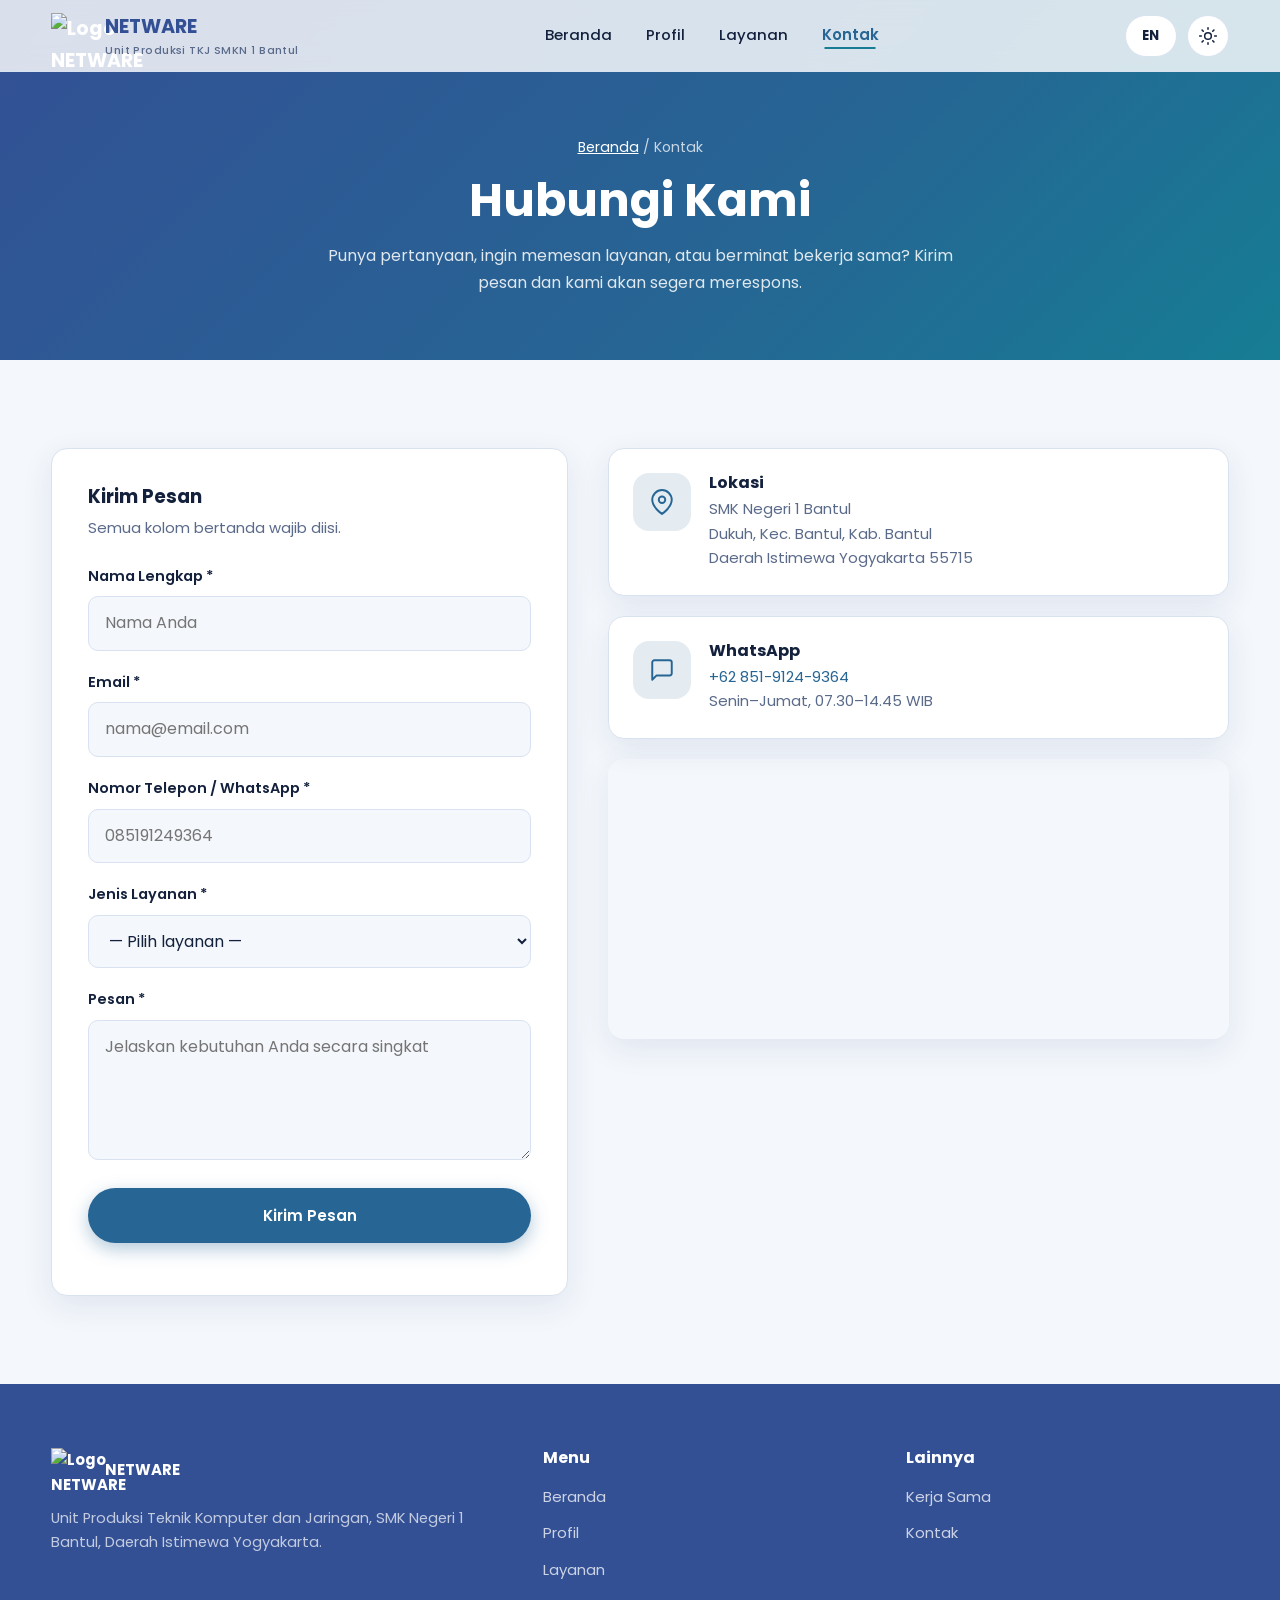
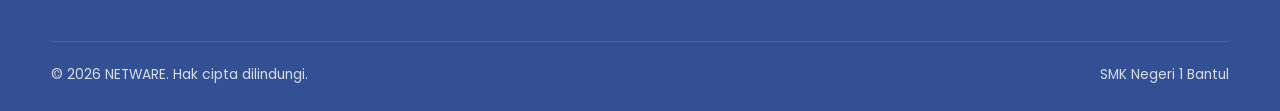
==== commit 649712ba: "update form kontak" ====
--- a/kontak.html
+++ b/kontak.html
@@ -62,6 +62,86 @@
     <section class="section">
       <div class="container contact-grid">
 
+        
+
+        <form class="form reveal reveal-delay-1" id="contact-form" novalidate>
+          <h3 style="color:var(--text);margin-bottom:8px" data-i18n="ct.form.title">Kirim Pesan</h3>
+          <p style="margin-bottom:24px;font-size:0.93rem" data-i18n="ct.form.note">Semua kolom bertanda wajib diisi.</p>
+
+          <div class="form-group">
+            <label for="nama" data-i18n="ct.f.name">Nama Lengkap *</label>
+            <input type="text" id="nama" name="nama" placeholder="Nama Anda" data-i18n-placeholder="ct.f.name.ph" required />
+            <div class="error-msg" data-i18n="ct.f.name.err">Nama minimal 3 karakter.</div>
+          </div>
+
+          <div class="form-group">
+            <label for="email" data-i18n="ct.f.email">Email *</label>
+            <input type="email" id="email" name="email" placeholder="nama@email.com" data-i18n-placeholder="ct.f.email.ph" required />
+            <div class="error-msg" data-i18n="ct.f.email.err">Masukkan alamat email yang valid.</div>
+          </div>
+
+          <div class="form-group">
+            <label for="telepon" data-i18n="ct.f.phone">Nomor Telepon / WhatsApp *</label>
+            <input type="tel" id="telepon" name="telepon" placeholder="085191249364" required />
+            <div class="error-msg" data-i18n="ct.f.phone.err">Nomor telepon tidak valid.</div>
+          </div>
+
+          <div class="form-group">
+            <label for="layanan" data-i18n="ct.f.service">Jenis Layanan *</label>
+            <select id="layanan" name="layanan" required>
+              <option value="" data-i18n="ct.f.service.pick">— Pilih layanan —</option>
+
+              <optgroup label="Percetakan" data-i18n-label="ct.g.print">
+                <option value="Cetak Dokumen Hitam Putih">Cetak Dokumen Hitam Putih</option>
+                <option value="Cetak Warna">Cetak Warna</option>
+                <option value="Jilid & Laminating">Jilid &amp; Laminating</option>
+              </optgroup>
+
+              <optgroup label="Servis HP" data-i18n-label="ct.g.hp">
+                <option value="Ganti LCD Iphone">Ganti LCD Iphone</option>
+                <option value="Ganti LCD Android">Ganti LCD Android</option>
+                <option value="Ganti Konnektor Board Charger Android">Ganti Konnektor board Charger Android</option>
+                <option value="Ganti Baterai HP">Ganti Baterai HP</option>
+                <option value="Jasa Flashing & Unlock HP">Jasa Flashing &amp; Unlock HP</option>
+              </optgroup>
+
+              <optgroup label="Servis Laptop" data-i18n-label="ct.g.laptop">
+                <option value="Install Ulang & Optimasi">Install Ulang &amp; Optimasi</option>
+                <option value="Perbaikan Hardware Laptop">Perbaikan Hardware Laptop</option>
+                <option value="Pembersihan dan Re-Pasta Laptop">Pembersihan dan Re-Pasta Laptop</option>
+                <option value="Pemasangan Keyboard Laptop">Jasa Pemasangan Keyboard Laptop/optimalisasi Keyboard</option>
+                <option value="Upgrade HDD/SSD Laptop">Jasa Upgrade HDD/SSD Laptop</option>
+                <option value="Pemasangan RAM Laptop">Jasa Pemasangan RAM Laptop/optimalisasi RAM</option>
+                <option value="Pemasangan LCD Laptop">Pemasangan LCD Laptop/optimalisasi LCD</option>
+              </optgroup>
+
+              <optgroup label="Lainnya" data-i18n-label="ct.g.other">
+                <option value="Konsultasi Kebutuhan IT">Konsultasi Kebutuhan IT</option>
+                <option value="Top Up E-Wallet">Top Up E-Wallet</option>
+              </optgroup>
+            </select>
+            <div class="error-msg" data-i18n="ct.f.service.err">Pilih jenis layanan.</div>
+          </div>
+
+          <div class="form-group">
+            <label for="pesan" data-i18n="ct.f.msg">Pesan *</label>
+            <textarea id="pesan" name="pesan" placeholder="Jelaskan kebutuhan Anda secara singkat" data-i18n-placeholder="ct.f.msg.ph" required></textarea>
+            <div class="error-msg" data-i18n="ct.f.msg.err">Pesan minimal 10 karakter.</div>
+          </div>
+
+          <div class="form-group" id="grup-file" hidden>
+            <label for="file"><span data-i18n="ct.f.file">Upload Dokumen / Foto</span> <small data-i18n="ct.f.file.hint">(PDF, DOC, DOCX, JPG, PNG, maks 5 MB)</small></label>
+            <input type="file" id="file" name="file" accept=".pdf,.doc,.docx,.jpg,.jpeg,.png" />
+            <div class="error-msg" data-i18n="ct.f.file.err">File tidak valid atau lebih dari 5 MB.</div>
+          </div>
+
+          <button class="btn btn-primary btn-block" type="submit" id="submit-btn">
+            <span class="btn-label" data-i18n="cta.send">Kirim Pesan</span>
+          </button>
+
+          <p id="form-status" role="status" aria-live="polite" style="margin-top:16px;font-size:0.93rem"></p>
+        </form>
+
         <div class="contact-info">
           <article class="card reveal">
             <div class="card-icon"><svg class="icon" viewBox="0 0 24 24" aria-hidden="true"><path d="M21 10c0 7-9 13-9 13s-9-6-9-13a9 9 0 0 1 18 0z"/><circle cx="12" cy="10" r="3"/></svg></div>
@@ -85,83 +165,6 @@
               referrerpolicy="strict-origin-when-cross-origin" data-i18n-title="ct.map.title" title="Peta lokasi SMK Negeri 1 Bantul"></iframe>
           </div>
         </div>
-
-        <form class="form reveal reveal-delay-1" id="contact-form" novalidate>
-          <h3 style="color:var(--text);margin-bottom:8px" data-i18n="ct.form.title">Kirim Pesan</h3>
-          <p style="margin-bottom:24px;font-size:0.93rem" data-i18n="ct.form.note">Semua kolom bertanda wajib diisi.</p>
-
-          <div class="form-group">
-            <label for="nama" data-i18n="ct.f.name">Nama Lengkap *</label>
-            <input type="text" id="nama" name="nama" placeholder="Nama Anda" data-i18n-placeholder="ct.f.name.ph" required />
-            <div class="error-msg" data-i18n="ct.f.name.err">Nama minimal 3 karakter.</div>
-          </div>
-
-          <div class="form-group">
-            <label for="email" data-i18n="ct.f.email">Email *</label>
-            <input type="email" id="email" name="email" placeholder="nama@email.com" data-i18n-placeholder="ct.f.email.ph" required />
-            <div class="error-msg" data-i18n="ct.f.email.err">Masukkan alamat email yang valid.</div>
-          </div>
-
-          <div class="form-group">
-            <label for="telepon" data-i18n="ct.f.phone">Nomor Telepon / WhatsApp *</label>
-            <input type="tel" id="telepon" name="telepon" placeholder="085191249364" required />
-            <div class="error-msg" data-i18n="ct.f.phone.err">Nomor telepon tidak valid.</div>
-          </div>
-
-          <div class="form-group">
-            <label for="layanan" data-i18n="ct.f.service">Jenis Layanan *</label>
-            <select id="layanan" name="layanan" required>
-              <option value="" data-i18n="ct.f.service.pick">— Pilih layanan —</option>
-
-              <optgroup label="Percetakan" data-i18n-label="ct.g.print">
-                <option value="Cetak Dokumen Hitam Putih">Cetak Dokumen Hitam Putih</option>
-                <option value="Cetak Warna">Cetak Warna</option>
-                <option value="Jilid & Laminating">Jilid &amp; Laminating</option>
-              </optgroup>
-
-              <optgroup label="Servis HP" data-i18n-label="ct.g.hp">
-                <option value="Ganti LCD Iphone">Ganti LCD Iphone</option>
-                <option value="Ganti LCD Android">Ganti LCD Android</option>
-                <option value="Ganti Konnektor Board Charger Android">Ganti Konnektor board Charger Android</option>
-                <option value="Ganti Baterai HP">Ganti Baterai HP</option>
-                <option value="Jasa Flashing & Unlock HP">Jasa Flashing &amp; Unlock HP</option>
-              </optgroup>
-
-              <optgroup label="Servis Laptop" data-i18n-label="ct.g.laptop">
-                <option value="Install Ulang & Optimasi">Install Ulang &amp; Optimasi</option>
-                <option value="Perbaikan Hardware Laptop">Perbaikan Hardware Laptop</option>
-                <option value="Pembersihan dan Re-Pasta Laptop">Pembersihan dan Re-Pasta Laptop</option>
-                <option value="Pemasangan Keyboard Laptop">Jasa Pemasangan Keyboard Laptop/optimalisasi Keyboard</option>
-                <option value="Upgrade HDD/SSD Laptop">Jasa Upgrade HDD/SSD Laptop</option>
-                <option value="Pemasangan RAM Laptop">Jasa Pemasangan RAM Laptop/optimalisasi RAM</option>
-                <option value="Pemasangan LCD Laptop">Pemasangan LCD Laptop/optimalisasi LCD</option>
-              </optgroup>
-
-              <optgroup label="Lainnya" data-i18n-label="ct.g.other">
-                <option value="Konsultasi Kebutuhan IT">Konsultasi Kebutuhan IT</option>
-              </optgroup>
-            </select>
-            <div class="error-msg" data-i18n="ct.f.service.err">Pilih jenis layanan.</div>
-          </div>
-
-          <div class="form-group">
-            <label for="pesan" data-i18n="ct.f.msg">Pesan *</label>
-            <textarea id="pesan" name="pesan" placeholder="Jelaskan kebutuhan Anda secara singkat" data-i18n-placeholder="ct.f.msg.ph" required></textarea>
-            <div class="error-msg" data-i18n="ct.f.msg.err">Pesan minimal 10 karakter.</div>
-          </div>
-
-          <div class="form-group" id="grup-file" hidden>
-            <label for="file"><span data-i18n="ct.f.file">Upload Dokumen / Foto</span> <small data-i18n="ct.f.file.hint">(PDF, DOC, DOCX, JPG, PNG, maks 5 MB)</small></label>
-            <input type="file" id="file" name="file" accept=".pdf,.doc,.docx,.jpg,.jpeg,.png" />
-            <div class="error-msg" data-i18n="ct.f.file.err">File tidak valid atau lebih dari 5 MB.</div>
-          </div>
-
-          <button class="btn btn-primary btn-block" type="submit" id="submit-btn">
-            <span class="btn-label" data-i18n="cta.send">Kirim Pesan</span>
-          </button>
-
-          <p id="form-status" role="status" aria-live="polite" style="margin-top:16px;font-size:0.93rem"></p>
-        </form>
       </div>
     </section>
   </main>
